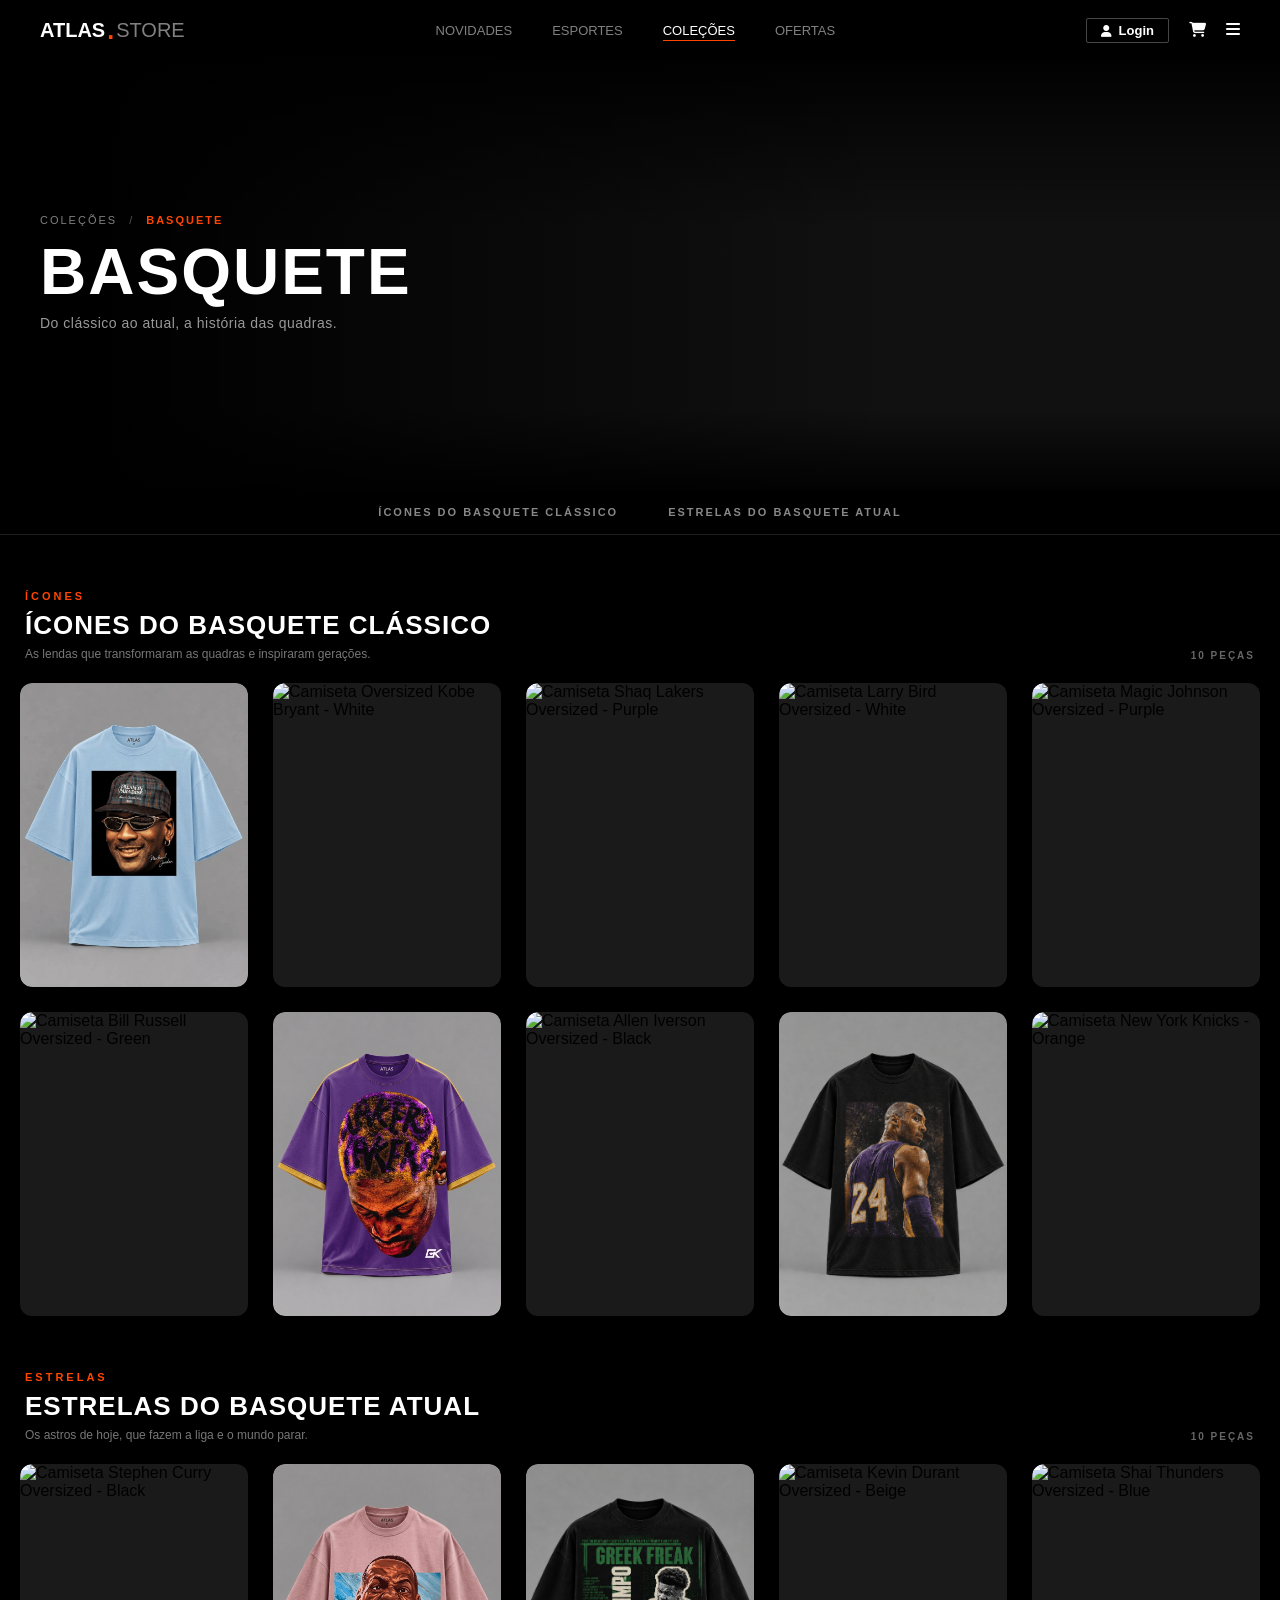
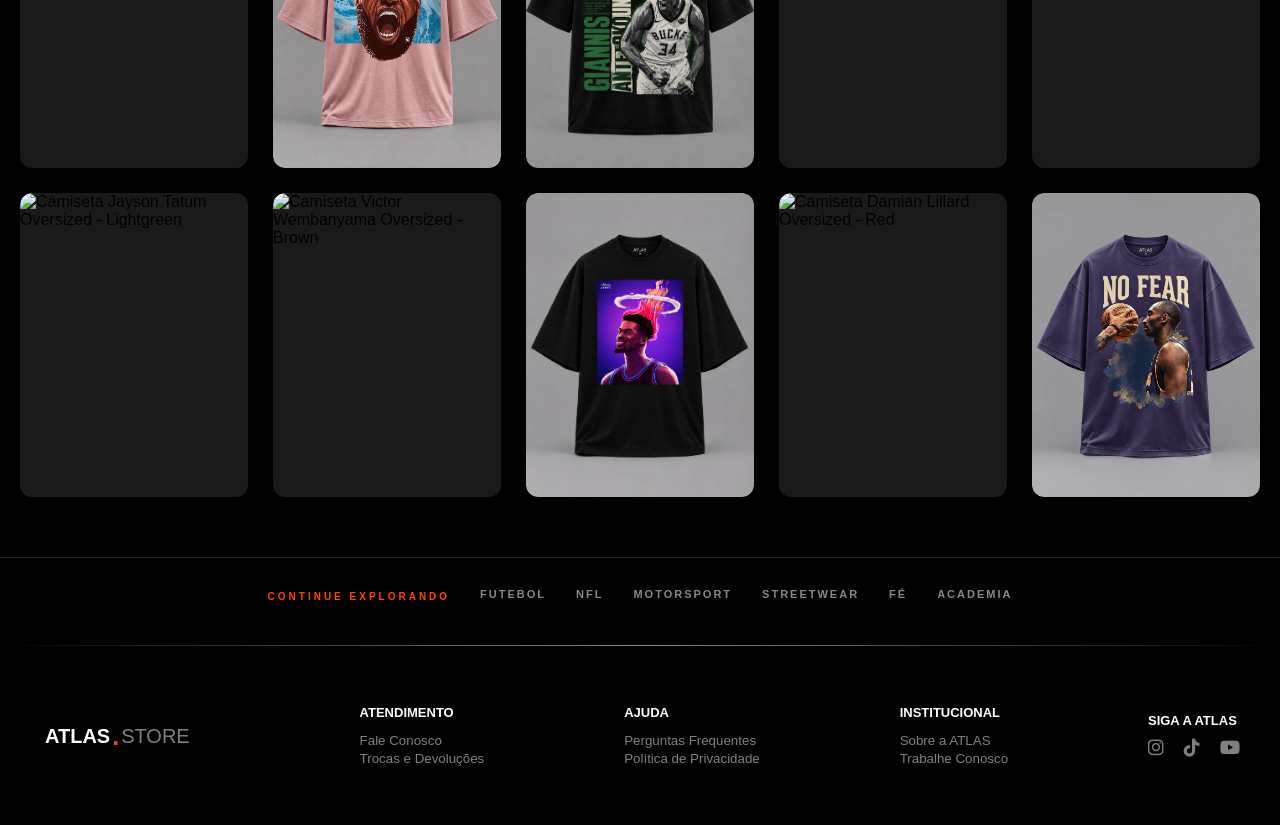
==== pages/basquete.html @ 1d97f519 "feat: cria subpágina basquete dentro de coleções" ====
<!DOCTYPE html>
<html lang="pt-br">
<head>
    <meta charset="UTF-8">
    <meta name="viewport" content="width=device-width, initial-scale=1.0">
    <title>Basquete</title>
    <link rel="stylesheet" href="../assets/css/style.css">
    <link rel="stylesheet" href="../assets/css/basquete.css">
    <link rel="stylesheet" href="https://cdnjs.cloudflare.com/ajax/libs/font-awesome/6.5.0/css/all.min.css"> <!--Biblioteca de ícones-->
</head>
<body>
    <header>

        <nav> <!--Cabeçalho Principal-->

            <div> <!--Logo da loja-->

                <a href="../index.html" class="logo">
                    <h1>
                        <span class="logo-atlas">ATLAS</span>
                        <span class="logo-ponto">.</span>
                        <span class="logo-store">STORE</span>
                    </h1>
                </a>

            </div>

            <div class="menu"> <!--Navegação principal-->

                <ul>

                    <li>
                        <a href="novidades.html">NOVIDADES</a>
                    </li>

                    <li>
                        <a href="esportes.html">ESPORTES</a>
                    </li>

                    <li>
                        <a href="colecoes.html" class="page-colecoes">COLEÇÕES</a>
                    </li>

                    <li>
                        <a href="ofertas.html">OFERTAS</a>
                    </li>

                </ul>

            </div>

            <div class="actions"> <!--Ações do usuário-->

                <ul>

                    <li>
                        <a href="../pages/login.html" class="login">
                            <i class="fa-solid fa-user"></i> Login
                        </a>
                    </li>

                    <li>
                        <a href="../pages/carrinho.html" class="carrinho">
                            <i class="fa-solid fa-cart-shopping"></i>
                        </a>
                    </li>

                </ul>

                <button class="menu-btn">
                    <i class="fa-solid fa-bars"></i>
                </button>

            </div>

        </nav>

    </header>

    <main>

        <!--Apresentação inicial-->
        <section class="apresentacao-subcolecao">

            <div class="apresentacao-textos-img-destaque">

                <nav class="migalhas">
                    <a href="colecoes.html">COLEÇÕES</a>
                    <span>/</span>
                    <strong>BASQUETE</strong>
                </nav>

                <h2 class="texto-subcolecao">BASQUETE</h2>

                <h3 class="texto-subcolecao-frase">Do clássico ao atual, a história das quadras.</h3>

            </div>

        </section>

        <!--Barra de navegação da coleção (fica fixa ao rolar)-->
        <div class="subnav-colecao">
            <a href="#icones-classicos">ÍCONES DO BASQUETE CLÁSSICO</a>
            <a href="#estrelas-atuais">ESTRELAS DO BASQUETE ATUAL</a>
        </div>

        <!--Ícones do basquete clássico-->
        <section class="secao-produtos" id="icones-classicos">

            <div class="cabecalho-secao">
                <div>
                    <span class="rotulo-secao">ÍCONES</span>
                    <h2>Ícones do basquete clássico</h2>
                    <p>As lendas que transformaram as quadras e inspiraram gerações.</p>
                </div>
                <span class="contador-pecas">10 PEÇAS</span>
            </div>

            <div class="cards-subcolecao">

                <div class="produto"> <!--CAMISETA MICHAEL JORDAN-->
                    <button class="seta seta-esquerda"><i class="fa-solid fa-arrow-left"></i></button>
                    <img
                    src="../assets/images/basquete/img-jordan-frente-esportes.png"
                    data-front="../assets/images/basquete/img-jordan-frente-esportes.png"
                    data-back="../assets/images/basquete/img-jordan-costas-esportes.png"
                    alt="Camiseta Michael Jordan Oversized - LightBlue">
                    <button class="seta seta-direita"><i class="fa-solid fa-arrow-right"></i></button>
                    <div class="info-produto">
                        <h3>Camiseta Michael Jordan Oversized - LightBlue</h3>
                        <p>R$209,90</p>
                        <p class="secao-label secao-label-tamanho">Selecione o Tamanho</p>
                        <div class="tamanhos">
                            <button class="tamanho selecionado">P</button> <!--TIRAR SELECIONADO DEPOIS-ATIVAR COM JS-->
                            <button class="tamanho">M</button>
                            <button class="tamanho">G</button>
                            <button class="tamanho">GG</button>
                        </div>
                        <div class="area-botao">
                            <button>ADICIONAR AO CARRINHO</button>
                        </div>
                    </div>
                </div>

                <div class="produto"> <!--CAMISETA KOBE BRANCA-->
                    <button class="seta seta-esquerda"><i class="fa-solid fa-arrow-left"></i></button>
                    <img
                    src="../assets/images/basquete/img-kobe-white-frente-novidades.png"
                    data-front="../assets/images/basquete/img-kobe-white-frente-novidades.png"
                    data-back="../assets/images/basquete/img-kobe-wihte-costas-novidades.png"
                    alt="Camiseta Oversized Kobe Bryant - White">
                    <button class="seta seta-direita"><i class="fa-solid fa-arrow-right"></i></button>
                    <div class="info-produto">
                        <h3>Camiseta Oversized Kobe Bryant - White</h3>
                        <p>R$219,90</p>
                        <p class="secao-label secao-label-tamanho">Selecione o Tamanho</p>
                        <div class="tamanhos">
                            <button class="tamanho selecionado">P</button> <!--TIRAR SELECIONADO DEPOIS-ATIVAR COM JS-->
                            <button class="tamanho">M</button>
                            <button class="tamanho">G</button>
                            <button class="tamanho">GG</button>
                        </div>
                        <div class="area-botao">
                            <button>ADICIONAR AO CARRINHO</button>
                        </div>
                    </div>
                </div>

                <div class="produto"> <!--CAMISETA SHAQ LAKERS-->
                    <button class="seta seta-esquerda"><i class="fa-solid fa-arrow-left"></i></button>
                    <img
                    src="../assets/images/basquete/img-shaq-purple-frente-novidades.png"
                    data-front="../assets/images/basquete/img-shaq-purple-frente-novidades.png"
                    data-back="../assets/images/basquete/img-shaq-purple-costas-novidades.png"
                    alt="Camiseta Shaq Lakers Oversized - Purple">
                    <button class="seta seta-direita"><i class="fa-solid fa-arrow-right"></i></button>
                    <div class="info-produto">
                        <h3>Camiseta Shaq Lakers Oversized - Purple</h3>
                        <p>R$179,90</p>
                        <p class="secao-label secao-label-tamanho">Selecione o Tamanho</p>
                        <div class="tamanhos">
                            <button class="tamanho selecionado">P</button> <!--TIRAR SELECIONADO DEPOIS-ATIVAR COM JS-->
                            <button class="tamanho">M</button>
                            <button class="tamanho">G</button>
                            <button class="tamanho">GG</button>
                        </div>
                        <div class="area-botao">
                            <button>ADICIONAR AO CARRINHO</button>
                        </div>
                    </div>
                </div>

                <div class="produto"> <!--CAMISETA LARRY BIRD-->
                    <button class="seta seta-esquerda"><i class="fa-solid fa-arrow-left"></i></button>
                    <img
                    src="../assets/images/basquete/img-bird-frente-basquete.png"
                    data-front="../assets/images/basquete/img-bird-frente-basquete.png"
                    data-back="../assets/images/basquete/img-bird-costas-basquete.png"
                    alt="Camiseta Larry Bird Oversized - White">
                    <button class="seta seta-direita"><i class="fa-solid fa-arrow-right"></i></button>
                    <div class="info-produto">
                        <h3>Camiseta Larry Bird Oversized - White</h3>
                        <p>R$169,90</p>
                        <p class="secao-label secao-label-tamanho">Selecione o Tamanho</p>
                        <div class="tamanhos">
                            <button class="tamanho selecionado">P</button> <!--TIRAR SELECIONADO DEPOIS-ATIVAR COM JS-->
                            <button class="tamanho">M</button>
                            <button class="tamanho">G</button>
                            <button class="tamanho">GG</button>
                        </div>
                        <div class="area-botao">
                            <button>ADICIONAR AO CARRINHO</button>
                        </div>
                    </div>
                </div>

                <div class="produto"> <!--CAMISETA MAGIC JOHNSON-->
                    <button class="seta seta-esquerda"><i class="fa-solid fa-arrow-left"></i></button>
                    <img
                    src="../assets/images/basquete/img-johnson-frente-basquete.png"
                    data-front="../assets/images/basquete/img-johnson-frente-basquete.png"
                    data-back="../assets/images/basquete/img-johnson-costas-basquete.png"
                    alt="Camiseta Magic Johnson Oversized - Purple">
                    <button class="seta seta-direita"><i class="fa-solid fa-arrow-right"></i></button>
                    <div class="info-produto">
                        <h3>Camiseta Magic Johnson Oversized - Purple</h3>
                        <p>R$159,90</p>
                        <p class="secao-label secao-label-tamanho">Selecione o Tamanho</p>
                        <div class="tamanhos">
                            <button class="tamanho selecionado">P</button> <!--TIRAR SELECIONADO DEPOIS-ATIVAR COM JS-->
                            <button class="tamanho">M</button>
                            <button class="tamanho">G</button>
                            <button class="tamanho">GG</button>
                        </div>
                        <div class="area-botao">
                            <button>ADICIONAR AO CARRINHO</button>
                        </div>
                    </div>
                </div>

                <div class="produto"> <!--CAMISETA BILL RUSSELL-->
                    <button class="seta seta-esquerda"><i class="fa-solid fa-arrow-left"></i></button>
                    <img
                    src="../assets/images/basquete/img-bill-frente-basquete.png"
                    data-front="../assets/images/basquete/img-bill-frente-basquete.png"
                    data-back="../assets/images/basquete/img-bill-costas-basquete.png"
                    alt="Camiseta Bill Russell Oversized - Green">
                    <button class="seta seta-direita"><i class="fa-solid fa-arrow-right"></i></button>
                    <div class="info-produto">
                        <h3>Camiseta Bill Russell Oversized - Green</h3>
                        <p>R$189,90</p>
                        <p class="secao-label secao-label-tamanho">Selecione o Tamanho</p>
                        <div class="tamanhos">
                            <button class="tamanho selecionado">P</button> <!--TIRAR SELECIONADO DEPOIS-ATIVAR COM JS-->
                            <button class="tamanho">M</button>
                            <button class="tamanho">G</button>
                            <button class="tamanho">GG</button>
                        </div>
                        <div class="area-botao">
                            <button>ADICIONAR AO CARRINHO</button>
                        </div>
                    </div>
                </div>

                <div class="produto"> <!--CAMISETA DENNIS RODMAN-->
                    <button class="seta seta-esquerda"><i class="fa-solid fa-arrow-left"></i></button>
                    <img
                    src="../assets/images/basquete/img-rodman-frente-esportes.png"
                    data-front="../assets/images/basquete/img-rodman-frente-esportes.png"
                    data-back="../assets/images/basquete/img-rodman-costas-esportes.png"
                    alt="Camiseta Dennis Rodman Oversized - Purple">
                    <button class="seta seta-direita"><i class="fa-solid fa-arrow-right"></i></button>
                    <div class="info-produto">
                        <h3>Camiseta Dennis Rodman Oversized - Purple</h3>
                        <p>R$209,90</p>
                        <p class="secao-label secao-label-tamanho">Selecione o Tamanho</p>
                        <div class="tamanhos">
                            <button class="tamanho selecionado">P</button> <!--TIRAR SELECIONADO DEPOIS-ATIVAR COM JS-->
                            <button class="tamanho">M</button>
                            <button class="tamanho">G</button>
                            <button class="tamanho">GG</button>
                        </div>
                        <div class="area-botao">
                            <button>ADICIONAR AO CARRINHO</button>
                        </div>
                    </div>
                </div>

                <div class="produto"> <!--CAMISETA ALLEN IVERSON-->
                    <button class="seta seta-esquerda"><i class="fa-solid fa-arrow-left"></i></button>
                    <img
                    src="../assets/images/basquete/img-allen-frente-basquete.png"
                    data-front="../assets/images/basquete/img-allen-frente-basquete.png"
                    data-back="../assets/images/basquete/img-allen-costas-basquete.png"
                    alt="Camiseta Allen Iverson Oversized - Black">
                    <button class="seta seta-direita"><i class="fa-solid fa-arrow-right"></i></button>
                    <div class="info-produto">
                        <h3>Camiseta Allen Iverson Oversized - Black</h3>
                        <p>R$209,90</p>
                        <p class="secao-label secao-label-tamanho">Selecione o Tamanho</p>
                        <div class="tamanhos">
                            <button class="tamanho selecionado">P</button> <!--TIRAR SELECIONADO DEPOIS-ATIVAR COM JS-->
                            <button class="tamanho">M</button>
                            <button class="tamanho">G</button>
                            <button class="tamanho">GG</button>
                        </div>
                        <div class="area-botao">
                            <button>ADICIONAR AO CARRINHO</button>
                        </div>
                    </div>
                </div>

                <div class="produto"> <!--CAMISETA KOBE PRETA-->
                    <button class="seta seta-esquerda"><i class="fa-solid fa-arrow-left"></i></button>
                    <img
                    src="../assets/images/basquete/img-kobe-black-frente-novidades.png"
                    data-front="../assets/images/basquete/img-kobe-black-frente-novidades.png"
                    data-back="../assets/images/basquete/img-kobe-black-costas-novidades.png"
                    alt="Camiseta Kobe Bryant Oversized - Black">
                    <button class="seta seta-direita"><i class="fa-solid fa-arrow-right"></i></button>
                    <div class="info-produto">
                        <h3>Camiseta Kobe Bryant Oversized - Black</h3>
                        <p>R$149,90</p>
                        <p class="secao-label secao-label-tamanho">Selecione o Tamanho</p>
                        <div class="tamanhos">
                            <button class="tamanho selecionado">P</button> <!--TIRAR SELECIONADO DEPOIS-ATIVAR COM JS-->
                            <button class="tamanho">M</button>
                            <button class="tamanho">G</button>
                            <button class="tamanho">GG</button>
                        </div>
                        <div class="area-botao">
                            <button>ADICIONAR AO CARRINHO</button>
                        </div>
                    </div>
                </div>

                <div class="produto"> <!--CAMISETA KNICKS LARANJA-->
                    <button class="seta seta-esquerda"><i class="fa-solid fa-arrow-left"></i></button>
                    <img
                    src="../assets/images/basquete/img-nicks-orange-frente-novidades.png"
                    data-front="../assets/images/basquete/img-nicks-orange-frente-novidades.png"
                    data-back="../assets/images/basquete/img-nicks-orange-costas-novidades.png"
                    alt="Camiseta New York Knicks - Orange">
                    <button class="seta seta-direita"><i class="fa-solid fa-arrow-right"></i></button>
                    <div class="info-produto">
                        <h3>Camiseta New York Knicks - Orange</h3>
                        <p>R$209,90</p>
                        <p class="secao-label secao-label-tamanho">Selecione o Tamanho</p>
                        <div class="tamanhos">
                            <button class="tamanho selecionado">P</button> <!--TIRAR SELECIONADO DEPOIS-ATIVAR COM JS-->
                            <button class="tamanho">M</button>
                            <button class="tamanho">G</button>
                            <button class="tamanho">GG</button>
                        </div>
                        <div class="area-botao">
                            <button>ADICIONAR AO CARRINHO</button>
                        </div>
                    </div>
                </div>

            </div>

        </section>

        <!--Estrelas do basquete atual-->
        <section class="secao-produtos" id="estrelas-atuais">

            <div class="cabecalho-secao">
                <div>
                    <span class="rotulo-secao">ESTRELAS</span>
                    <h2>Estrelas do basquete atual</h2>
                    <p>Os astros de hoje, que fazem a liga e o mundo parar.</p>
                </div>
                <span class="contador-pecas">10 PEÇAS</span>
            </div>

            <div class="cards-subcolecao">

                <div class="produto"> <!--CAMISETA STEPHEN CURRY-->
                    <button class="seta seta-esquerda"><i class="fa-solid fa-arrow-left"></i></button>
                    <img
                    src="../assets/images/basquete/img-curry-frente-basquete.png"
                    data-front="../assets/images/basquete/img-curry-frente-basquete.png"
                    data-back="../assets/images/basquete/img-curry-costas-basquete.png"
                    alt="Camiseta Stephen Curry Oversized - Black">
                    <button class="seta seta-direita"><i class="fa-solid fa-arrow-right"></i></button>
                    <div class="info-produto">
                        <h3>Camiseta Stephen Curry Oversized - Black</h3>
                        <p>R$229,90</p>
                        <p class="secao-label secao-label-tamanho">Selecione o Tamanho</p>
                        <div class="tamanhos">
                            <button class="tamanho selecionado">P</button> <!--TIRAR SELECIONADO DEPOIS-ATIVAR COM JS-->
                            <button class="tamanho">M</button>
                            <button class="tamanho">G</button>
                            <button class="tamanho">GG</button>
                        </div>
                        <div class="area-botao">
                            <button>ADICIONAR AO CARRINHO</button>
                        </div>
                    </div>
                </div>

                <div class="produto"> <!--CAMISETA LEBRON JAMES PINK-->
                    <button class="seta seta-esquerda"><i class="fa-solid fa-arrow-left"></i></button>
                    <img
                    src="../assets/images/basquete/img-lebron-pink-frente-novidades.png"
                    data-front="../assets/images/basquete/img-lebron-pink-frente-novidades.png"
                    data-back="../assets/images/basquete/img-lebron-pink-costas-novidades.png"
                    alt="Camiseta LeBron James Oversized - Pink">
                    <button class="seta seta-direita"><i class="fa-solid fa-arrow-right"></i></button>
                    <div class="info-produto">
                        <h3>Camiseta LeBron James Oversized - Pink</h3>
                        <p>R$219,90</p>
                        <p class="secao-label secao-label-tamanho">Selecione o Tamanho</p>
                        <div class="tamanhos">
                            <button class="tamanho selecionado">P</button> <!--TIRAR SELECIONADO DEPOIS-ATIVAR COM JS-->
                            <button class="tamanho">M</button>
                            <button class="tamanho">G</button>
                            <button class="tamanho">GG</button>
                        </div>
                        <div class="area-botao">
                            <button>ADICIONAR AO CARRINHO</button>
                        </div>
                    </div>
                </div>

                <div class="produto"> <!--CAMISETA GIANNIS-->
                    <button class="seta seta-esquerda"><i class="fa-solid fa-arrow-left"></i></button>
                    <img
                    src="../assets/images/basquete/img-giannis-frente-basquete.png"
                    data-front="../assets/images/basquete/img-giannis-frente-basquete.png"
                    data-back="../assets/images/basquete/img-giannis-costas-basquete.png"
                    alt="Camiseta Giannis Antetokounmpo Oversized - Black">
                    <button class="seta seta-direita"><i class="fa-solid fa-arrow-right"></i></button>
                    <div class="info-produto">
                        <h3>Camiseta Giannis Antetokounmpo Oversized - Black</h3>
                        <p>R$179,90</p>
                        <p class="secao-label secao-label-tamanho">Selecione o Tamanho</p>
                        <div class="tamanhos">
                            <button class="tamanho selecionado">P</button> <!--TIRAR SELECIONADO DEPOIS-ATIVAR COM JS-->
                            <button class="tamanho">M</button>
                            <button class="tamanho">G</button>
                            <button class="tamanho">GG</button>
                        </div>
                        <div class="area-botao">
                            <button>ADICIONAR AO CARRINHO</button>
                        </div>
                    </div>
                </div>

                <div class="produto"> <!--CAMISETA KEVIN DURANT-->
                    <button class="seta seta-esquerda"><i class="fa-solid fa-arrow-left"></i></button>
                    <img
                    src="../assets/images/basquete/img-durant-frente-basquete.png"
                    data-front="../assets/images/basquete/img-durant-frente-basquete.png"
                    data-back="../assets/images/basquete/img-durant-costas-basquete.png"
                    alt="Camiseta Kevin Durant Oversized - Beige">
                    <button class="seta seta-direita"><i class="fa-solid fa-arrow-right"></i></button>
                    <div class="info-produto">
                        <h3>Camiseta Kevin Durant Oversized - Beige</h3>
                        <p>R$209,90</p>
                        <p class="secao-label secao-label-tamanho">Selecione o Tamanho</p>
                        <div class="tamanhos">
                            <button class="tamanho selecionado">P</button> <!--TIRAR SELECIONADO DEPOIS-ATIVAR COM JS-->
                            <button class="tamanho">M</button>
                            <button class="tamanho">G</button>
                            <button class="tamanho">GG</button>
                        </div>
                        <div class="area-botao">
                            <button>ADICIONAR AO CARRINHO</button>
                        </div>
                    </div>
                </div>

                <div class="produto"> <!--CAMISETA SHAI THUNDERS-->
                    <button class="seta seta-esquerda"><i class="fa-solid fa-arrow-left"></i></button>
                    <img
                    src="../assets/images/basquete/img-shaithunders-frente-esportes.png"
                    data-front="../assets/images/basquete/img-shaithunders-frente-esportes.png"
                    data-back="../assets/images/basquete/img-shaithunders-costas-esportes.png"
                    alt="Camiseta Shai Thunders Oversized - Blue">
                    <button class="seta seta-direita"><i class="fa-solid fa-arrow-right"></i></button>
                    <div class="info-produto">
                        <h3>Camiseta Shai Thunders Oversized - Blue</h3>
                        <p>R$189,90</p>
                        <p class="secao-label secao-label-tamanho">Selecione o Tamanho</p>
                        <div class="tamanhos">
                            <button class="tamanho selecionado">P</button> <!--TIRAR SELECIONADO DEPOIS-ATIVAR COM JS-->
                            <button class="tamanho">M</button>
                            <button class="tamanho">G</button>
                            <button class="tamanho">GG</button>
                        </div>
                        <div class="area-botao">
                            <button>ADICIONAR AO CARRINHO</button>
                        </div>
                    </div>
                </div>

                <div class="produto"> <!--CAMISETA JAYSON TATUM-->
                    <button class="seta seta-esquerda"><i class="fa-solid fa-arrow-left"></i></button>
                    <img
                    src="../assets/images/basquete/img-tatum-frente-basquete.png"
                    data-front="../assets/images/basquete/img-tatum-frente-basquete.png"
                    data-back="../assets/images/basquete/img-tatum-costas-basquete.png"
                    alt="Camiseta Jayson Tatum Oversized - Lightgreen">
                    <button class="seta seta-direita"><i class="fa-solid fa-arrow-right"></i></button>
                    <div class="info-produto">
                        <h3>Camiseta Jayson Tatum Oversized - Lightgreen</h3>
                        <p>R$209,90</p>
                        <p class="secao-label secao-label-tamanho">Selecione o Tamanho</p>
                        <div class="tamanhos">
                            <button class="tamanho selecionado">P</button> <!--TIRAR SELECIONADO DEPOIS-ATIVAR COM JS-->
                            <button class="tamanho">M</button>
                            <button class="tamanho">G</button>
                            <button class="tamanho">GG</button>
                        </div>
                        <div class="area-botao">
                            <button>ADICIONAR AO CARRINHO</button>
                        </div>
                    </div>
                </div>

                <div class="produto"> <!--CAMISETA WEMBANYAMA-->
                    <button class="seta seta-esquerda"><i class="fa-solid fa-arrow-left"></i></button>
                    <img
                    src="../assets/images/basquete/img-wemb-frente-basquete.png"
                    data-front="../assets/images/basquete/img-wemb-frente-basquete.png"
                    data-back="../assets/images/basquete/img-wemb-costas-basquete.png"
                    alt="Camiseta Victor Wembanyama Oversized - Brown">
                    <button class="seta seta-direita"><i class="fa-solid fa-arrow-right"></i></button>
                    <div class="info-produto">
                        <h3>Camiseta Victor Wembanyama Oversized - Brown</h3>
                        <p>R$189,90</p>
                        <p class="secao-label secao-label-tamanho">Selecione o Tamanho</p>
                        <div class="tamanhos">
                            <button class="tamanho selecionado">P</button> <!--TIRAR SELECIONADO DEPOIS-ATIVAR COM JS-->
                            <button class="tamanho">M</button>
                            <button class="tamanho">G</button>
                            <button class="tamanho">GG</button>
                        </div>
                        <div class="area-botao">
                            <button>ADICIONAR AO CARRINHO</button>
                        </div>
                    </div>
                </div>

                <div class="produto"> <!--CAMISETA JIMMY BUTLER-->
                    <button class="seta seta-esquerda"><i class="fa-solid fa-arrow-left"></i></button>
                    <img
                    src="../assets/images/basquete/img-butler-frente-basquete.png"
                    data-front="../assets/images/basquete/img-butler-frente-basquete.png"
                    data-back="../assets/images/basquete/img-butler-costas-basquete.png"
                    alt="Camiseta Jimmy Butler Oversized - Black">
                    <button class="seta seta-direita"><i class="fa-solid fa-arrow-right"></i></button>
                    <div class="info-produto">
                        <h3>Camiseta Jimmy Butler Oversized - Black</h3>
                        <p>R$159,90</p>
                        <p class="secao-label secao-label-tamanho">Selecione o Tamanho</p>
                        <div class="tamanhos">
                            <button class="tamanho selecionado">P</button> <!--TIRAR SELECIONADO DEPOIS-ATIVAR COM JS-->
                            <button class="tamanho">M</button>
                            <button class="tamanho">G</button>
                            <button class="tamanho">GG</button>
                        </div>
                        <div class="area-botao">
                            <button>ADICIONAR AO CARRINHO</button>
                        </div>
                    </div>
                </div>

                <div class="produto"> <!--CAMISETA DAMIAN LILLARD-->
                    <button class="seta seta-esquerda"><i class="fa-solid fa-arrow-left"></i></button>
                    <img
                    src="../assets/images/basquete/img-damian-frente-basquete.png"
                    data-front="../assets/images/basquete/img-damian-frente-basquete.png"
                    data-back="../assets/images/basquete/img-damian-costas-basquete.png"
                    alt="Camiseta Damian Lillard Oversized - Red">
                    <button class="seta seta-direita"><i class="fa-solid fa-arrow-right"></i></button>
                    <div class="info-produto">
                        <h3>Camiseta Damian Lillard Oversized - Red</h3>
                        <p>R$199,90</p>
                        <p class="secao-label secao-label-tamanho">Selecione o Tamanho</p>
                        <div class="tamanhos">
                            <button class="tamanho selecionado">P</button> <!--TIRAR SELECIONADO DEPOIS-ATIVAR COM JS-->
                            <button class="tamanho">M</button>
                            <button class="tamanho">G</button>
                            <button class="tamanho">GG</button>
                        </div>
                        <div class="area-botao">
                            <button>ADICIONAR AO CARRINHO</button>
                        </div>
                    </div>
                </div>

                <div class="produto"> <!--CAMISETA KOBE ROXA-->
                    <button class="seta seta-esquerda"><i class="fa-solid fa-arrow-left"></i></button>
                    <img
                    src="../assets/images/basquete/img-kobepurple-frente-esportes.png"
                    data-front="../assets/images/basquete/img-kobepurple-frente-esportes.png"
                    data-back="../assets/images/basquete/img-kobepurple-costas-esportes.png"
                    alt="Camiseta Kobe Bryant - Purple">
                    <button class="seta seta-direita"><i class="fa-solid fa-arrow-right"></i></button>
                    <div class="info-produto">
                        <h3>Camiseta Kobe Bryant - Purple</h3>
                        <p>R$189,90</p>
                        <p class="secao-label secao-label-tamanho">Selecione o Tamanho</p>
                        <div class="tamanhos">
                            <button class="tamanho selecionado">P</button> <!--TIRAR SELECIONADO DEPOIS-ATIVAR COM JS-->
                            <button class="tamanho">M</button>
                            <button class="tamanho">G</button>
                            <button class="tamanho">GG</button>
                        </div>
                        <div class="area-botao">
                            <button>ADICIONAR AO CARRINHO</button>
                        </div>
                    </div>
                </div>

            </div>

        </section>

        <!--Continue explorando-->
        <section class="outras-colecoes">
            <p>CONTINUE EXPLORANDO</p>
            <a href="futebol.html">FUTEBOL</a>
            <a href="nfl.html">NFL</a>
            <a href="motorsport.html">MOTORSPORT</a>
            <a href="streetwear.html">STREETWEAR</a>
            <a href="fe.html">FÉ</a>
            <a href="academia.html">ACADEMIA</a>
        </section>

    </main>

    <footer class="rodape">

        <div class="logo-rodape"> <!--Logo da loja-->

            <a href="../index.html" class="logo">
                <h1>
                    <span class="logo-atlas">ATLAS</span>
                    <span class="logo-ponto">.</span>
                    <span class="logo-store">STORE</span>
                </h1>
            </a>

        </div>


        <div class="rodape-um">
            <h2 class="rodape-titulo">ATENDIMENTO</h2>
            <a class="rodape-links" href="./footer/fale-conosco.html">Fale Conosco</a>
            <a class="rodape-links" href="./footer/devolucoes.html">Trocas e Devoluções</a>
        </div>

        <div class="rodape-dois">
            <h2 class="rodape-titulo">AJUDA</h2>
            <a class="rodape-links" href="./footer/perguntas-frequentes.html">Perguntas Frequentes</a>
            <a class="rodape-links" href="./footer/politica-privacidade.html">Política de Privacidade</a>
        </div>

        <div class="rodape-tres">
            <h2 class="rodape-titulo">INSTITUCIONAL</h2>
            <a class="rodape-links" href="./footer/sobre.html">Sobre a ATLAS</a>
            <a class="rodape-links" href="./footer/trabalhe-conosco.html">Trabalhe Conosco</a>
        </div>

        <div class="rodape-quatro">
            <h2 class="rodape-titulo">SIGA A ATLAS</h2>
            <a class="rodape-insta" href="https://www.instagram.com/atlas.club.store/" target="_blank">
                <i class="fa-brands fa-instagram"></i>
            </a>
            <a class="rodape-tiktok" href="https://www.tiktok.com/pt-BR/" target="_blank">
                <i class="fa-brands fa-tiktok"></i>
            </a>
            <a class="rodape-youtube" href="https://www.youtube.com/" target="_blank">
                <i class="fa-brands fa-youtube"></i>
            </a>
        </div>


    </footer>

    <script src="../assets/js/script.js"></script>

</body>
</html>
---- assets/css/style.css ----
/*Estilos globais do Atlas Store */

* {
    margin: 0;
    padding: 0;
    box-sizing: border-box;
    font-family: 'Segoe UI', Tahoma, Geneva, Verdana, sans-serif;
    background-color: transparent;
}

header nav {
    display: flex; /*Flexbox ativo*/
    justify-content: space-between; /*Espaço entre itens*/
    align-items: center; /*Alinha verticalmente*/
    gap: 20px; /*Espaço entre os blocos*/
    padding: 10px 20px; /*Espaço interno do header*/
    background-color: black;
    height: 60px;
    position: fixed;
    top: 0;
    left: 0;
    width: 100%;
    z-index: 1000;
}


/*LOGO*/

.logo {
    text-decoration: none;
}

.logo h1 {
    margin: 0;              /* remove margens padrão */
    line-height: 60px;      /* igual à altura do nav */
    display: flex;          /* garante alinhamento interno */
    align-items: center;    /* centraliza verticalmente o texto */
    text-decoration: none;
    gap: 2px;
    padding-left: 20px;
}

.logo-atlas {
    color: white;
    font-weight: 900;
    font-size: 20px;
}

.logo-ponto {
    color: orangered;
    vertical-align: middle;
    font-size: 25px;
}

.logo-store {
    color: grey;
    font-size: 20px;
    font-weight: lighter;
}

/*MENU*/

.menu ul {
    display: flex;
    gap: 40px;
    list-style: none;
    font-size: small;
}

.menu a { /*Apenas o texto da lista*/
    color: grey;
    text-decoration: none;
}

.menu a:hover {
    color: white;
    text-decoration: none;
    transition: all 0.3s ease;
}

.menu.active {
    display: block; /* Mostra o menu (antes estava oculto no @media) */
    width: 100%; /* Ocupa toda a largura disponível */
}

.menu.active ul {
    flex-direction: column; /* Empilha os itens em coluna (vertical) */
    gap: 10px;
    background-color: black;
    padding: 10px;
}

/*ACTIONS*/

.actions {
    display: flex;
    align-items: center;
    gap: 20px;
}

.actions ul { 
    display: flex;
    text-decoration: none;
    gap: 20px;
}

.login { /*LOGIN*/
    color: white;
    text-decoration: none;
    border: 1px solid rgba(169, 169, 169, 0.406);
    border-radius: 2px;
    padding: 4px;
    padding-left: 14px;
    padding-right: 14px;
    font-size: 13px;
    font-weight: bold;
}

.login i {
    font-size: 12px;
    padding-right: 3px;
}

.login:hover {
    border-color: orangered;    
    transition: all 0.3s ease; /*Animação suave*/
}

.carrinho { /*CARRINHO*/
    color: white;
    text-decoration: none;
    font-size: 15px;
}

.menu-btn { /*MENU*/
    color: white;
    background: none;
    border: none;
    cursor: pointer;
    font-size: 16px;
    padding-right: 20px;
}



/*MAIN*/

main {
    margin-top: 40px; /* espaço para não ficar escondido */
}

.apresentacao {
  display: flex;
  height: 100vh;
  align-items: center;
  justify-content: space-between;
  background:   linear-gradient(to right, black, rgba(0, 0, 0, 0)), /*degradê 1*/
                linear-gradient(to bottom, black, rgba(0, 0, 0, 0)), /*degradê 2*/
                url("../images/apresentacao/img-apresentacao-backgroundtwo.png");
  background-size: cover;
  background-repeat: no-repeat;
  background-position: center top;
}


/*TEXTOS*/
.apresentacao-textos {
    flex: 1; /*Ocupa metade da largura disponível*/
    height: 100vh;
    max-width: 50%;
    display: flex;
    flex-direction: column;
    text-align: left;
    justify-content: center;
    padding-left: 40px !important;
    background-color: transparent;
}

.slogan-um {
    display: flex;
    align-items: center;
    gap: 15px;
    color: grey;
    font-size: 1px;
    white-space: nowrap;
    margin-right: 40px;
}

.slogan-um span i {
    display: inline-block;
    width: 30px;
    height: 1px;
    background-color: grey;
    margin-right: 10px;
}

.slogan-um .texto {
    flex: 0 1 auto;
    white-space: nowrap;
    letter-spacing: 5px ;
    font-size: 8px;
}

.apresentacao-textos h3 {
    font-size: 50px;
    margin-top: 20px;
    margin-bottom: 20px;
    color: white;
    padding-bottom: 5px;
    letter-spacing: 2px;
    margin-right: 40px;
}

.apresentacao-textos h3 span {
    color: orangered;
    display: block;
}

.apresentacao-textos .texto-um {
    font-size: 16px;
    color: grey;
    margin-bottom: 20px;
    margin-right: 20px;
    margin-right: 40px;
}

.apresentacao-textos .texto-dois {
    display: flex;
    align-items: center;
    gap: 15px;
    color: grey;
    font-size: 10px;
    white-space: nowrap;
    margin-right: 40px;
    justify-content: space-between;
}

/*ÍCONES*/
.menu-icons {
    display: flex ;
    justify-content: space-between;
    gap: 18px;
    margin-right: 40px;
    padding: 20px;
    padding-left: 0;
    margin-bottom: 20px;    
}

.item {
    color: lightgrey;
    font-size: 12px;
    text-transform: uppercase;
    display: flex;
    flex-direction: column;
    align-items: center;
}

.icone {
    font-size: 20px;
    margin-bottom: 8px;
}

.texto {
    font-size: 12px;
    text-transform: uppercase;
    letter-spacing: 2px;
}

/*BOTÕES*/

.apresentacao-botoes {
    margin-right: 40px;
    background-color: transparent !important;
}

.btn-colecao {
    display: inline-block;
    color: black;
    background-color: orangered;
    border: 1px solid orangered;
    padding: 15px;
    transition: all 0.1s ease;
    padding-left: 20px;
    padding-right: 20px;
    border-radius: 2px;
    text-decoration: none;
    font-weight: bolder;
    letter-spacing: 2px;
    font-size: 12px
}

.btn-colecao i {
    font-size: 12px;
    font-weight: bold;
    background-color: transparent !important;
}

.btn-colecao:hover {
    transition: all ease 0.25s;
    background-color: rgb(255, 60, 0);
    color: white !important;
}

.btn-esportiva {
    color: white;
    margin-left: 20px;
    letter-spacing: 2px;
    border: 1px solid grey;
    text-decoration: none;
    padding: 15px;
    border-radius: 2px;
    padding-left: 20px;
    padding-right: 20px;
    font-weight: bolder;
    font-size: 12px;
}

.btn-esportiva:hover {
    border-color: orangered;
    transition: all 0.25s ease;
}

/*Estilos locais do Atlas Store-Index (seções após o hero)*/

body {
    background-color: black;
}

main {
    display: flow-root;
    background-color: black;
}


/*CABEÇALHO DAS SEÇÕES*/

.cabecalho-home {
    display: flex;
    align-items: flex-end;
    justify-content: space-between;
    gap: 20px;
    margin-top: 55px;
    padding-left: 25px;
    padding-right: 25px;
}

.cabecalho-home-texto {
    display: flex;
    align-items: center;
    gap: 18px;
}

.numero-home {
    color: transparent;
    -webkit-text-stroke: 1px orangered;
    font-size: 46px;
    font-weight: 800;
    line-height: 1;
    letter-spacing: 2px;
}

.cabecalho-home h2 {
    color: #fff;
    font-size: 24px;
    font-weight: 800;
    letter-spacing: 1px;
    margin: 0 0 5px 0;
}

.cabecalho-home p {
    color: #777;
    font-size: 12px;
    line-height: 1.4;
    max-width: 520px;
    margin: 0;
}

.link-ver-tudo {
    color: #ccc;
    font-size: 10px;
    font-weight: 700;
    letter-spacing: 2px;
    text-decoration: none;
    padding: 10px 14px;
    border: 1px solid rgba(169, 169, 169, 0.406);
    border-radius: 2px;
    white-space: nowrap;
    transition: 0.25s ease;
}

.link-ver-tudo:hover {
    border-color: orangered;
    background-color: orangered;
    color: white;
}


/*BOTÕES (usados nos banners)*/

.btn-home-primario,
.btn-home-secundario {
    display: inline-block;
    padding: 15px 24px;
    border: 1px solid orangered;
    border-radius: 2px;
    text-decoration: none;
    font-size: 11px;
    font-weight: 700;
    letter-spacing: 2px;
    transition: 0.3s ease;
}

.btn-home-primario {
    background-color: orangered;
    color: black;
}

.btn-home-primario:hover {
    background-color: rgb(255, 60, 0);
    color: white;
}

.btn-home-secundario {
    border-color: rgba(169, 169, 169, 0.5);
    color: white;
}

.btn-home-secundario:hover {
    border-color: orangered;
    background-color: orangered;
}


/* ------------------------------------------------------------
   01 - VITRINE COM MODELOS (abas filtram os cards)
   ------------------------------------------------------------ */

.vitrine-conteudo {
    margin: 25px 20px 0 20px;
}

/*Abas (feitas com radio + label, sem JS)*/
.abas-home {
    position: relative;
    display: flex;
    flex-wrap: wrap;
    gap: 10px;
    margin-bottom: 25px;
}

.abas-home input {
    position: absolute;
    opacity: 0;
    pointer-events: none;
}

.abas-home label {
    display: flex;
    align-items: center;
    gap: 8px;
    padding: 11px 18px;
    border: 1px solid #2a2a2a;
    border-radius: 30px;
    color: #aaa;
    font-size: 11px;
    font-weight: 700;
    letter-spacing: 1.5px;
    text-transform: uppercase;
    cursor: pointer;
    transition: 0.25s ease;
}

.abas-home label i {
    color: orangered;
    font-size: 12px;
    transition: 0.25s ease;
}

.abas-home label:hover {
    border-color: orangered;
    color: white;
}

.abas-home input:checked + label {
    background-color: orangered;
    border-color: orangered;
    color: white;
}

.abas-home input:checked + label i {
    color: white;
}

.abas-home input:focus-visible + label {
    outline: 2px solid white;
    outline-offset: 2px;
}

/*Esconde os cards das outras categorias quando uma aba é escolhida*/
.vitrine-conteudo:has(#aba-streetwear:checked) .card-modelo:not(.streetwear),
.vitrine-conteudo:has(#aba-futebol:checked) .card-modelo:not(.futebol),
.vitrine-conteudo:has(#aba-basquete:checked) .card-modelo:not(.basquete),
.vitrine-conteudo:has(#aba-nfl:checked) .card-modelo:not(.nfl) {
    display: none;
}

/*Grade de cards*/
.cards-modelos-home {
    display: grid;
    grid-template-columns: repeat(4, 1fr);
    gap: 22px;
}

.card-modelo {
    display: flex;
    flex-direction: column;
    overflow: hidden;
    border: 1px solid #1f1f1f;
    border-radius: 12px;
    background-color: #111;
    transition: transform 0.3s ease, border-color 0.3s ease;
    animation: card-aparecer 0.4s ease backwards;
}

@keyframes card-aparecer {
    from { opacity: 0; transform: translateY(14px); }
    to { opacity: 1; transform: translateY(0); }
}

.card-modelo:hover {
    transform: translateY(-5px);
    border-color: orangered;
}

.card-modelo-imagem {
    position: relative;
    overflow: hidden;
    aspect-ratio: 3 / 4;
}

.card-modelo-imagem img {
    position: absolute;
    inset: 0;
    width: 100%;
    height: 100%;
    object-fit: cover;
    display: block;
    transition: opacity 0.45s ease, transform 0.6s ease;
}

/*Foto do produto aparece ao passar o mouse*/
.card-modelo-imagem .foto-produto {
    opacity: 0;
}

.card-modelo:hover .foto-produto {
    opacity: 1;
}

.card-modelo:hover .foto-modelo {
    transform: scale(1.05);
}

.selo-home {
    position: absolute;
    top: 14px;
    left: 14px;
    z-index: 3;
    padding: 5px 10px;
    border-radius: 4px;
    background-color: orangered;
    box-shadow: 0 2px 8px rgba(255, 69, 0, 0.4);
    color: white;
    font-size: 9px;
    font-weight: 800;
    letter-spacing: 1px;
    text-transform: uppercase;
}

.card-modelo-info {
    display: flex;
    flex-direction: column;
    gap: 6px;
    padding: 16px 16px 18px 16px;
}

.card-modelo-marca {
    color: #666;
    font-size: 10px;
    font-weight: 600;
    letter-spacing: 1.5px;
    text-transform: uppercase;
}

.card-modelo-info h3 {
    margin: 0 0 4px 0;
    color: #fff;
    font-size: 16px;
    font-weight: 700;
    line-height: 1.25;
}

.card-modelo-tamanhos {
    display: flex;
    gap: 7px;
    margin-bottom: 8px;
}

.tamanho-home {
    padding: 5px 10px;
    border: 1px solid #333;
    border-radius: 4px;
    background-color: transparent;
    color: #999;
    font-size: 11px;
    font-weight: 700;
    cursor: pointer;
    transition: 0.25s ease;
}

.tamanho-home:hover {
    border-color: #777;
    color: white;
}

.tamanho-home.selecionado { /*Ativar Via JS depois-Botão selecionado*/
    border-color: orangered;
    color: white;
}

.card-modelo-rodape {
    display: flex;
    justify-content: space-between;
    align-items: center;
    gap: 10px;
}

.preco-home {
    color: #fff;
    font-size: 19px;
    font-weight: 800;
}

.botao-adicionar {
    display: flex;
    align-items: center;
    gap: 8px;
    padding: 11px 16px;
    border: none;
    border-radius: 6px;
    background-color: orangered;
    color: white;
    font-size: 12px;
    font-weight: 700;
    cursor: pointer;
    transition: 0.25s ease;
}

.botao-adicionar:hover {
    background-color: rgb(255, 60, 0);
    transform: translateY(-2px);
}


/* ------------------------------------------------------------
   LOOKBOOK - BANNER EDITORIAL
   ------------------------------------------------------------ */

.lookbook-home {
    position: relative;
    display: flex;
    align-items: center;
    min-height: 75vh;
    margin-top: 60px;
    padding: 60px 40px;
    background: linear-gradient(to right, black 12%, rgba(0, 0, 0, 0.25) 70%), /*degradê lateral*/
                linear-gradient(to bottom, black, rgba(0, 0, 0, 0) 22%),
                linear-gradient(to top, black, rgba(0, 0, 0, 0) 22%),
                url("../images/apresentacao/img-background-index-greys.png");
    background-color: #111;
    background-size: cover;
    background-repeat: no-repeat;
    background-position: center;
}

.lookbook-home-textos {
    max-width: 520px;
}

.lookbook-rotulo {
    display: block;
    margin-bottom: 14px;
    color: orangered;
    font-size: 11px;
    font-weight: 700;
    letter-spacing: 3px;
}

.lookbook-home h2 {
    margin: 0 0 18px 0;
    color: white;
    font-size: 56px;
    font-weight: 800;
    line-height: 1;
    letter-spacing: 2px;
}

.lookbook-home h2 span {
    color: orangered;
}

.lookbook-home p {
    margin: 0 0 28px 0;
    color: #aaa;
    font-size: 15px;
    line-height: 1.6;
}

.lookbook-botoes {
    display: flex;
    flex-wrap: wrap;
    gap: 12px;
}


/* ------------------------------------------------------------
   02 - EXPLORE POR UNIVERSO (painel que expande no hover)
   ------------------------------------------------------------ */

.painel-universos {
    display: flex;
    gap: 12px;
    height: 540px;
    margin: 25px 20px 0 20px;
}

.card-universo {
    position: relative;
    flex: 1;
    overflow: hidden;
    display: flex;
    flex-direction: column;
    justify-content: flex-end;
    padding: 20px 16px;
    border: 1px solid #222;
    border-radius: 12px;
    text-decoration: none;
    transition: flex 0.55s ease, border-color 0.3s ease;
}

/*Camada do background (separada para dar zoom no hover)*/
.card-universo::before {
    content: "";
    position: absolute;
    inset: 0;
    background-size: cover;
    background-position: center top;
    background-repeat: no-repeat;
    transition: transform 0.6s ease;
}

/*Camada escura por cima da imagem*/
.card-universo::after {
    content: "";
    position: absolute;
    inset: 0;
    background: linear-gradient(to top, rgba(0, 0, 0, 0.92), rgba(0, 0, 0, 0.1) 65%);
}

.card-universo > * {
    position: relative;
    z-index: 1;
}

/*Quando passa o mouse no painel, todos encolhem e o card do hover expande*/
.painel-universos:hover .card-universo {
    flex: 0.9;
}

.painel-universos .card-universo:hover {
    flex: 3;
    border-color: orangered;
}

.card-universo:hover::before {
    transform: scale(1.06);
}

/*BACKGROUNDS (um por universo, com modelo)*/
.card-universo.fe::before { /*FÉ*/
    background-image: url("../images/apresentacao/background-fe.png");
    background-position: 50% center;
}

.card-universo.academia::before { /*ACADEMIA*/
    background-image: url("../images/apresentacao/background-academia.png");
    background-position: 45% center;
}

.card-universo.futebol::before { /*FUTEBOL*/
    background-image: url("../images/apresentacao/background-futebol.png");
    background-position: 25% center;
}

.card-universo.basquete::before { /*BASQUETE*/
    background-image: url("../images/apresentacao/background-basquete.png"); 
    background-position: 51% center;
}

.card-universo.nfl::before { /*NFL*/
    background-image: url("../images/apresentacao/background-nfl.png");
}

.card-universo.motorsport::before { /*MOTORSPORT*/
    background-image: url("../images/apresentacao/background-motorsport.png");
    background-position: 42% center;
}

.universo-numero {
    position: absolute !important;
    top: 14px;
    left: 16px;
    color: transparent;
    -webkit-text-stroke: 1px rgba(255, 255, 255, 0.4);
    font-size: 34px;
    font-weight: 800;
    line-height: 1;
    transition: 0.3s ease;
}

.card-universo:hover .universo-numero {
    -webkit-text-stroke-color: orangered;
}

.card-universo h3 {
    margin: 0 0 6px 0;
    color: #fff;
    font-size: 15px;
    font-weight: 800;
    letter-spacing: 1.5px;
    transition: font-size 0.4s ease;
}

.card-universo:hover h3 {
    font-size: 30px;
}

/*Descrição e link só aparecem no card expandido*/
.universo-detalhes {
    max-height: 0;
    overflow: hidden;
    opacity: 0;
    transition: max-height 0.5s ease, opacity 0.4s ease;
}

.card-universo:hover .universo-detalhes {
    max-height: 90px;
    opacity: 1;
}

.universo-detalhes p {
    margin: 0 0 12px 0;
    max-width: 300px;
    color: #ccc;
    font-size: 12px;
    line-height: 1.5;
}

.universo-link {
    color: orangered;
    font-size: 10px;
    font-weight: 700;
    letter-spacing: 2px;
}


/* ------------------------------------------------------------
   OFERTAS - BANNER COM MODELO
   ------------------------------------------------------------ */

.oferta-home {
    display: grid;
    grid-template-columns: 1fr 1fr;
    min-height: 420px;
    margin: 60px 20px 0 20px;
    overflow: hidden;
    border: 1px solid #222;
    border-radius: 14px;
    background-color: #0d0d0d;
}

.oferta-home-textos {
    display: flex;
    flex-direction: column;
    justify-content: center;
    align-items: flex-start;
    padding: 50px;
}

.oferta-etiqueta {
    margin-bottom: 14px;
    padding: 6px 12px;
    border: 1px solid orangered;
    border-radius: 20px;
    color: orangered;
    font-size: 10px;
    font-weight: 700;
    letter-spacing: 2px;
}

.oferta-home h2 {
    margin: 0 0 14px 0;
    color: white;
    font-size: 64px;
    font-weight: 800;
    line-height: 1;
    letter-spacing: 2px;
}

.oferta-home h2 span {
    color: orangered;
}

.oferta-home-textos p {
    max-width: 380px;
    margin: 0 0 28px 0;
    color: #aaa;
    font-size: 14px;
    line-height: 1.6;
}

.oferta-home-imagem {
    background: linear-gradient(to right, #0d0d0d, rgba(13, 13, 13, 0) 40%),
                url("../images/apresentacao/img-ofertas.jpg");
    background-color: #1a1a1a;
    background-size: cover;
    background-position: center top;
    background-repeat: no-repeat;
}


/* ------------------------------------------------------------
   03 - NO FEED DA ATLAS (grade estilo Instagram)
   ------------------------------------------------------------ */

.grade-instagram {
    display: grid;
    grid-template-columns: repeat(6, 1fr);
    gap: 10px;
    margin: 25px 20px 0 20px;
}

.foto-insta {
    position: relative;
    overflow: hidden;
    aspect-ratio: 1 / 1;
    border-radius: 10px;
    background-color: #1a1a1a;
}

.foto-insta img {
    width: 100%;
    height: 100%;
    object-fit: cover;
    object-position: center top;
    display: block;
    transition: transform 0.5s ease;
}

.foto-insta-icone {
    position: absolute;
    inset: 0;
    display: flex;
    align-items: center;
    justify-content: center;
    background-color: rgba(255, 69, 0, 0.75);
    color: white;
    font-size: 30px;
    opacity: 0;
    transition: opacity 0.3s ease;
}

.foto-insta:hover .foto-insta-icone {
    opacity: 1;
}

.foto-insta:hover img {
    transform: scale(1.08);
}


/* ------------------------------------------------------------
   PRÓXIMOS DROPS (newsletter)
   ------------------------------------------------------------ */

.drops-home {
    display: flex;
    justify-content: space-between;
    align-items: center;
    gap: 30px;
    margin: 60px 20px 40px 20px;
    padding: 30px 35px;
    border: 1px solid #222;
    border-left: 3px solid orangered;
    border-radius: 4px;
}

.drops-home-texto p {
    margin: 0 0 6px 0;
    color: orangered;
    font-size: 10px;
    font-weight: 700;
    letter-spacing: 2px;
}

.drops-home-texto h3 {
    margin: 0 0 4px 0;
    color: #fff;
    font-size: 22px;
}

.drops-home-texto span {
    color: #888;
    font-size: 12px;
}

.form-drops-home {
    display: flex;
    gap: 10px;
}

.form-drops-home input {
    width: 280px;
    padding: 14px 16px;
    border: 1px solid #333;
    border-radius: 2px;
    background-color: #0d0d0d;
    color: white;
    font-size: 12px;
    outline: none;
    transition: 0.25s ease;
}

.form-drops-home input:focus {
    border-color: orangered;
}

.form-drops-home button {
    padding: 14px 22px;
    border: 1px solid orangered;
    border-radius: 2px;
    background-color: orangered;
    color: black;
    font-size: 11px;
    font-weight: 700;
    letter-spacing: 2px;
    cursor: pointer;
    transition: 0.3s ease;
}

.form-drops-home button:hover {
    background-color: transparent;
    color: orangered;
}


/* RESPONSIVO */

@media (max-width: 900px) {

    .cards-modelos-home {
        grid-template-columns: repeat(2, 1fr);
    }

    .painel-universos {
        flex-direction: column;
        height: auto;
    }

    .card-universo {
        min-height: 200px;
    }

    .card-universo .universo-detalhes {
        max-height: 90px;
        opacity: 1;
    }

    .oferta-home {
        grid-template-columns: 1fr;
    }

    .oferta-home-imagem {
        min-height: 300px;
    }

    .grade-instagram {
        grid-template-columns: repeat(3, 1fr);
    }

    .drops-home {
        flex-direction: column;
        align-items: flex-start;
    }

    .cabecalho-home {
        flex-direction: column;
        align-items: flex-start;
    }

    .lookbook-home h2 {
        font-size: 40px;
    }

}

/*RODAPÉ*/


    .logo-rodape {
        margin-right: 30px;
    }

    .rodape {
        border-top: 1px solid grey;
        background-color: black;
        display: flex;
        max-width: 100%;
        height: 20vh;
        color: white;
        justify-content: space-between;
        padding-right: 25px;
        padding-left: 25px;
        align-items: center;
        margin-top: 15px;
    }

    .rodape-titulo {
        text-transform: uppercase;
        font-size: small;
        margin-bottom: 10px;
    }

    .rodape-ativo {
        text-decoration: none;
        color: white;
        border-bottom: 1px solid orangered;
        display: inline-block !important;
        font-size: smaller;
        padding-top: 3px;
    }

    .rodape-ativo:hover {
        border-bottom: 1px solid white;
        transition: ease all 0.25s;
    }

    .rodape-links {
        text-decoration: none;
        color: grey;
        display: flex;
        font-size: smaller;
        padding-top: 3px;
    }

    .rodape-links:hover {
        color: white;
        transition: ease all 0.25s;
    }

    .rodape-insta, .rodape-tiktok, .rodape-youtube {
        color: grey;
        text-decoration: none;
        font-size: large;
        margin-right: 15px;
    }

    .rodape-insta i:hover {
    background: linear-gradient(45deg, 
    #feda75, 
    #fa7e1e, 
    #d62976, 
    #962fbf, 
    #4f5bd5);
  background-clip: text; /* versão padrão */
  -webkit-background-clip: text; /* compatibilidade */
  color: transparent; /* versão padrão */
  -webkit-text-fill-color: transparent; /* compatibilidade */
  transition: all ease 0.25s;
    }

    .rodape-insta:hover {
        transition: all ease 0.25s;
    }

    .rodape-tiktok:hover {
        color: white;
        transition: all ease 0.25s;
    }

    .rodape-youtube:hover {
        color: red;
        transition: all ease 0.25s;
    }
---- assets/css/basquete.css ----
/*Estilos locais do Atlas Store-Coleções: Basquete */

*{
    background-color: transparent;
}

html {
    scroll-behavior: smooth;
}

body {
    background-color: black;
}

main {
    background-color: black;
}

/*Coleções fica ativo no menu, pois Basquete é uma subpágina dela*/
.page-colecoes {
    color: white !important;
    padding-bottom: 2px;
    border-bottom: 1px solid orangered;
}

.page-colecoes:hover {
    border-color: white !important;
    transition: ease all 0.25s;
}


/*APRESENTAÇÃO INICIAL (limpa: caminho, título e uma frase)*/

.apresentacao-subcolecao {
    display: flex;
    justify-content: space-between;
    align-items: center;
    height: 50vh;
    width: 100%;
    background-color: black;
}

/*Imagem solo em Destaque-parte inicial*/
.apresentacao-textos-img-destaque {
    display: flex;
    flex-direction: column;
    justify-content: center;
    background: linear-gradient(to right, black 8%, rgba(0, 0, 0, 0) 70%), /*degradê lateral*/
                linear-gradient(to bottom, black, rgba(0, 0, 0, 0) 40%), /*degradê superior*/
                linear-gradient(to top, black, rgba(0, 0, 0, 0) 20%), /*degradê inferior*/
                url("../images/basquete/background-basquete.png"); 
    background-color: #111;
    background-size: cover;
    background-repeat: no-repeat;
    background-position: center 20%;
    width: 100%;
    height: 100%;
    color: white;
    padding: 50px 40px;
    margin-top: 15px;
}

.migalhas {
    display: flex;
    align-items: center;
    gap: 12px;
    margin-bottom: 18px;
    font-size: 11px;
    letter-spacing: 2px;
}

.migalhas a {
    color: grey;
    text-decoration: none;
    transition: 0.25s ease;
}

.migalhas a:hover {
    color: white;
}

.migalhas span {
    color: #555;
}

.migalhas strong {
    color: orangered;
}

.texto-subcolecao {
    font-size: 64px;
    line-height: 0.9;
    font-weight: 800;
    letter-spacing: 2px;
    margin: 0 0 14px 0;
}

.texto-subcolecao-frase {
    color: #999;
    font-size: 14px;
    font-weight: 400;
    letter-spacing: 0.5px;
}


/*BARRA DE NAVEGAÇÃO DA COLEÇÃO (fixa ao rolar)*/

.subnav-colecao {
    position: sticky;
    top: 60px; /*logo abaixo do menu principal*/
    z-index: 900;
    display: flex;
    justify-content: center;
    gap: 50px;
    padding: 0 25px;
    background-color: rgba(0, 0, 0, 0.92);
    border-bottom: 1px solid #1f1f1f;
    backdrop-filter: blur(6px);
}

.subnav-colecao a {
    padding: 16px 0 14px 0;
    border-bottom: 2px solid transparent;
    color: #888;
    font-size: 11px;
    font-weight: 600;
    letter-spacing: 2px;
    text-decoration: none;
    transition: 0.25s ease;
}

.subnav-colecao a:hover {
    border-bottom-color: orangered;
    color: white;
}


/*SEÇÕES DE PRODUTOS*/

.secao-produtos {
    margin-top: 55px;
    scroll-margin-top: 130px;
}

.cabecalho-secao {
    display: flex;
    align-items: flex-end;
    justify-content: space-between;
    gap: 20px;
    padding-left: 25px;
    padding-right: 25px;
}

.rotulo-secao {
    display: block;
    margin-bottom: 8px;
    color: orangered;
    font-size: 11px;
    font-weight: 700;
    letter-spacing: 3px;
}

.cabecalho-secao h2 {
    color: #fff;
    font-size: 26px;
    font-weight: 800;
    letter-spacing: 1px;
    text-transform: uppercase;
    margin: 0 0 6px 0;
}

.cabecalho-secao p {
    color: #777;
    font-size: 12px;
    margin: 0;
}

.contador-pecas {
    color: #666;
    font-size: 10px;
    font-weight: 700;
    letter-spacing: 2px;
    white-space: nowrap;
}


/*GRADE DE CARDS (5 por linha, 10 por categoria)*/

.cards-subcolecao {
    background-color: black;
    display: grid;
    grid-template-columns: repeat(5, 1fr);
    gap: 25px;
    margin-top: 22px;
    margin-bottom: 20px;
    margin-left: 20px;
    margin-right: 20px;
}

.produto {
    position: relative;
    overflow: hidden;
    aspect-ratio: 3 / 4; /*mantém todos os cards do mesmo tamanho*/
    border-radius: 12px;
    background-color: #1a1a1a; /*cor de reserva enquanto não há imagem*/
}

.produto img {
    width: 100%;
    height: 100%;
    object-fit: cover;
    display: block;
    border-radius: 12px;
    transition: transform 0.4s ease;
}

.produto img:hover {
    transform: scale(1.05);
}

.info-produto {
  position: absolute;
  bottom: 0;
  left: 0;
  right: 0;
  background: linear-gradient(to top, rgba(0,0,0,0.9) 20%, rgba(0,0,0,0.3) 70%, transparent 100%);
  color: #fff;
  text-align: left;
  letter-spacing: 0.5px;
  padding: 10px;
  opacity: 0;
  transition: opacity 0.3s ease;
}

.produto:hover .info-produto {
  opacity: 1;
}

.produto h3 {
    font-size: 13px;
    font-weight: 400;
    text-align: center;
    letter-spacing: 1px;
    color: #ccc;
    margin-bottom: 4px;
}

.produto p {
    font-size: 13px;
    font-weight: 700;
    color: #fff;
    letter-spacing: 2px;
    text-align: center;
    margin-bottom: 5px;
}

.secao-label-tamanho {
    text-align: center !important;
    font-size: 7px !important;
    text-transform: uppercase;
    letter-spacing: 1px !important;
    color: gray !important;
}

.tamanhos {
    display: flex;
    gap: 18px;
    margin-bottom: 8px;
}

.tamanho {
    background: none !important;
    border: none !important;
    border-bottom: 1px solid transparent !important;
    color: #999;
    cursor: pointer;
    font-size: 15px;
    font-weight: 700;
    padding: 4px 2px;
    transition: 0.25s all ease;
}

.tamanho:hover {
    color: white !important;
}

.tamanho.selecionado { /*Ativar Via JS depois-Botão selecionado*/
    border-bottom-color: orangered !important;
    color: white;
}

.area-botao {
    border-top: none;
    margin-top: 0;
    background-color: transparent !important;
}

.produto button {
    width: 100%;
    font-size: 10px;
    font-weight: 200;
    letter-spacing: 0.8px;
    background-color: transparent;
    border: 1px solid orangered;
    color: orangered;
    padding: 4px;
    border-radius: 2px;
    transition: 0.25s all ease;
    cursor: pointer;
}

.produto button:hover {
    background-color: orangered;
    color: white;
}

/* ---------- SETAS DE NAVEGAÇÃO (visual, ativar via JS depois) ---------- */

.produto .seta {
    position: absolute;
    top: 50%;
    transform: translateY(-50%);
    background: rgba(0,0,0,0.3);
    color: white;
    border: none;
    font-size: 8px;
    width: 20px;
    height: 20px;
    border-radius: 50%;
    cursor: pointer;
    z-index: 3;
    opacity: 0;
    transition: 0.25s all ease;
    display: flex;
    align-items: center;
    justify-content: center;
}

.produto:hover .seta {
    opacity: 0.7;
}

.produto .seta:hover {
    background: rgba(255, 68, 0, 0.537);
    color: white;
    border: none;
    opacity: 1;
}

.produto .seta-esquerda {
    left: 8px;
}

.produto .seta-direita {
    right: 8px;
}


/*CONTINUE EXPLORANDO (links simples)*/

.outras-colecoes {
    display: flex;
    flex-wrap: wrap;
    align-items: center;
    justify-content: center;
    gap: 14px 30px;
    margin-top: 60px;
    padding: 30px 25px 40px 25px;
    border-top: 1px solid #1f1f1f;
}

.outras-colecoes p {
    color: orangered;
    font-size: 10px;
    font-weight: 700;
    letter-spacing: 3px;
}

.outras-colecoes a {
    padding-bottom: 4px;
    border-bottom: 1px solid transparent;
    color: #888;
    font-size: 11px;
    font-weight: 600;
    letter-spacing: 2px;
    text-decoration: none;
    transition: 0.25s ease;
}

.outras-colecoes a:hover {
    border-bottom-color: orangered;
    color: white;
}


/* RESPONSIVO */

@media (max-width: 900px) {

    .cards-subcolecao {
        grid-template-columns: repeat(2, 1fr);
    }

    .subnav-colecao {
        flex-wrap: wrap;
        gap: 6px 24px;
    }

    .texto-subcolecao {
        font-size: 44px;
    }

    .cabecalho-secao {
        flex-direction: column;
        align-items: flex-start;
    }

}

/*RODAPÉ*/


    .logo-rodape {
        margin-right: 30px;
    }

    .rodape {
        border-top: 1px solid;
        border-image: linear-gradient(to left, #000000, #444444, #888888, #444444, #000000) 1;
        background-color: black;
        display: flex;
        margin-top: 0;
        max-width: 100%;
        height: 20vh;
        color: white;
        justify-content: space-between;
        padding-right: 25px;
        padding-left: 25px;
        align-items: center;
    }

    .rodape-titulo {
        text-transform: uppercase;
        font-size: small;
        margin-bottom: 10px;
    }

    .rodape-ativo {
        text-decoration: none;
        color: white;
        border-bottom: 1px solid orangered;
        display: inline-block !important;
        font-size: smaller;
        padding-top: 3px;
    }

    .rodape-ativo:hover {
        border-bottom: 1px solid white;
        transition: ease all 0.25s;
    }

    .rodape-links {
        text-decoration: none;
        color: grey;
        display: flex;
        font-size: smaller;
        padding-top: 3px;
    }

    .rodape-links:hover {
        color: white;
        transition: ease all 0.25s;
    }

    .rodape-insta, .rodape-tiktok, .rodape-youtube {
        color: grey;
        text-decoration: none;
        font-size: large;
        margin-right: 15px;
    }

    .rodape-insta i:hover {
        background: linear-gradient(45deg,
            #feda75,
            #fa7e1e,
            #d62976,
            #962fbf,
            #4f5bd5);
        background-clip: text; /* versão padrão */
        -webkit-background-clip: text; /* compatibilidade */
        color: transparent; /* versão padrão */
        -webkit-text-fill-color: transparent; /* compatibilidade */
        transition: all ease 0.25s;
    }

    .rodape-insta:hover {
        transition: all ease 0.25s;
    }

    .rodape-tiktok:hover {
        color: white;
        transition: all ease 0.25s;
    }

    .rodape-youtube:hover {
        color: red;
        transition: all ease 0.25s;
    }
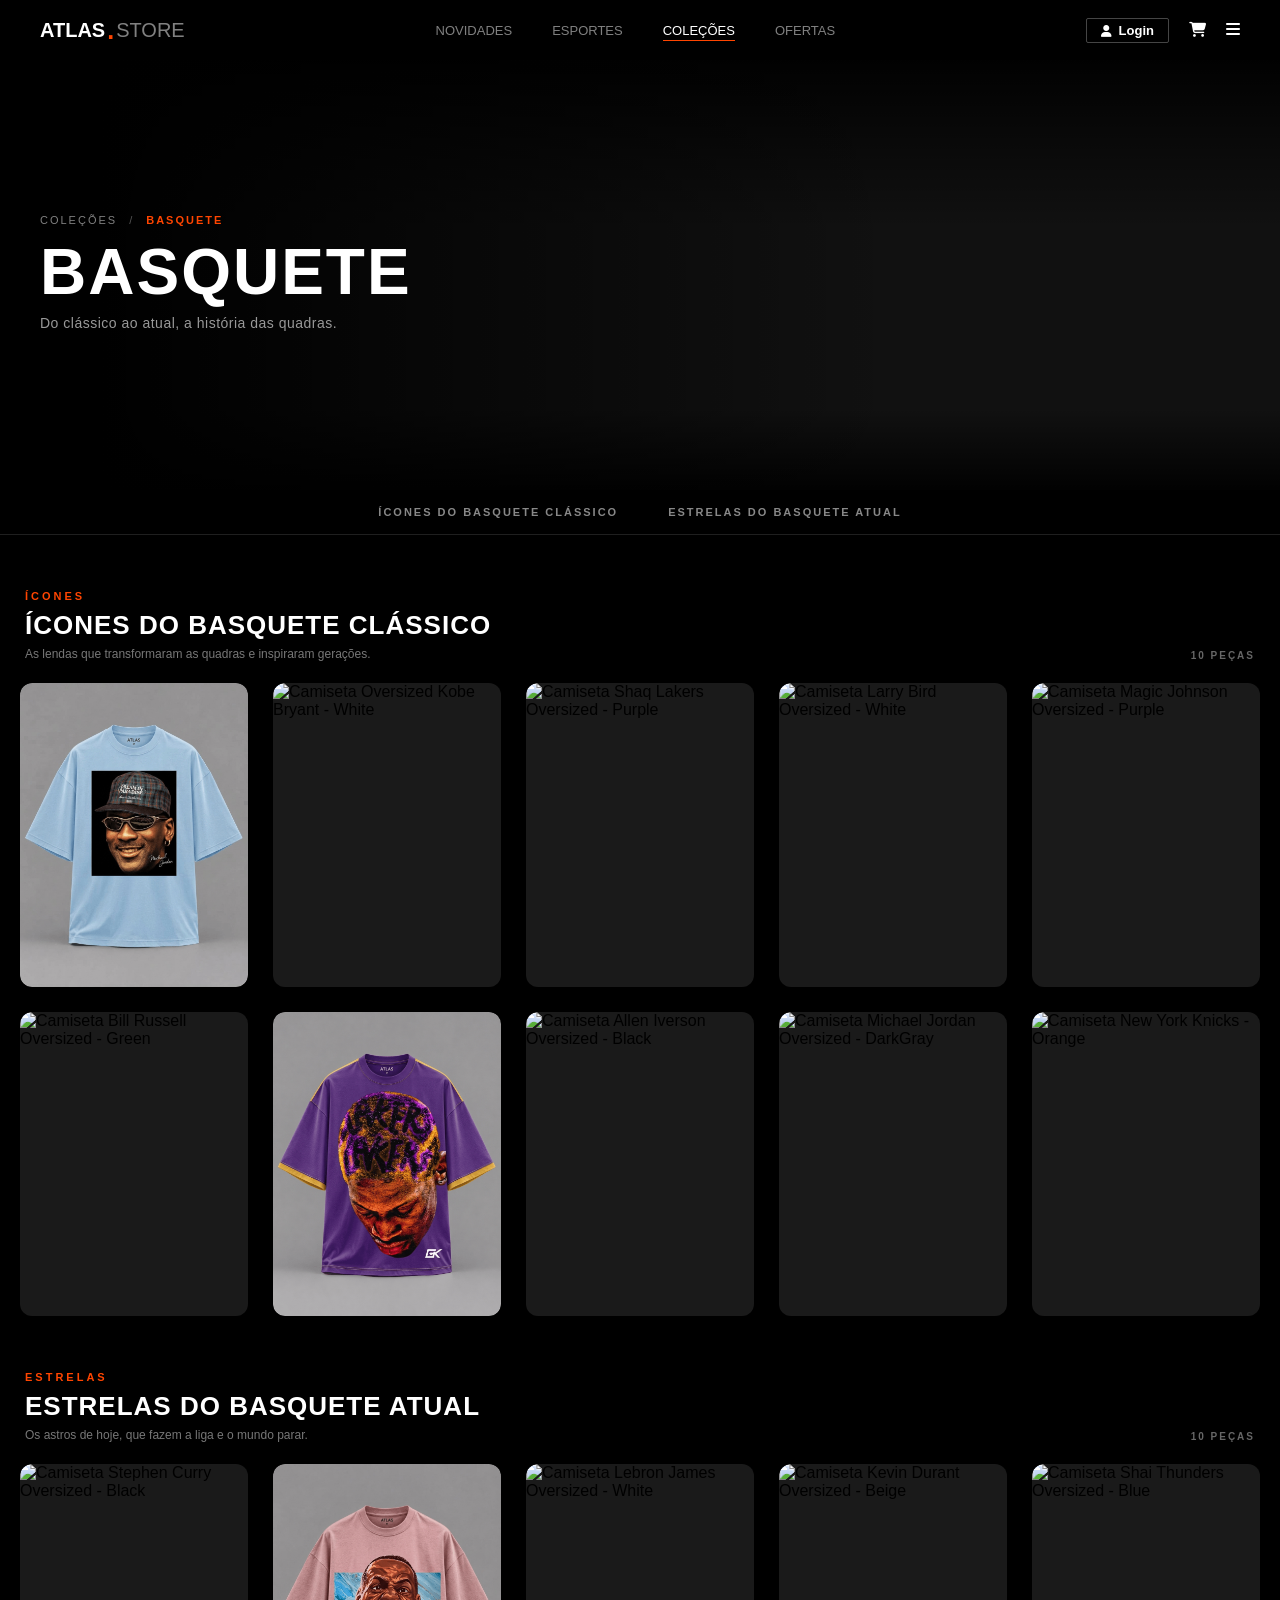
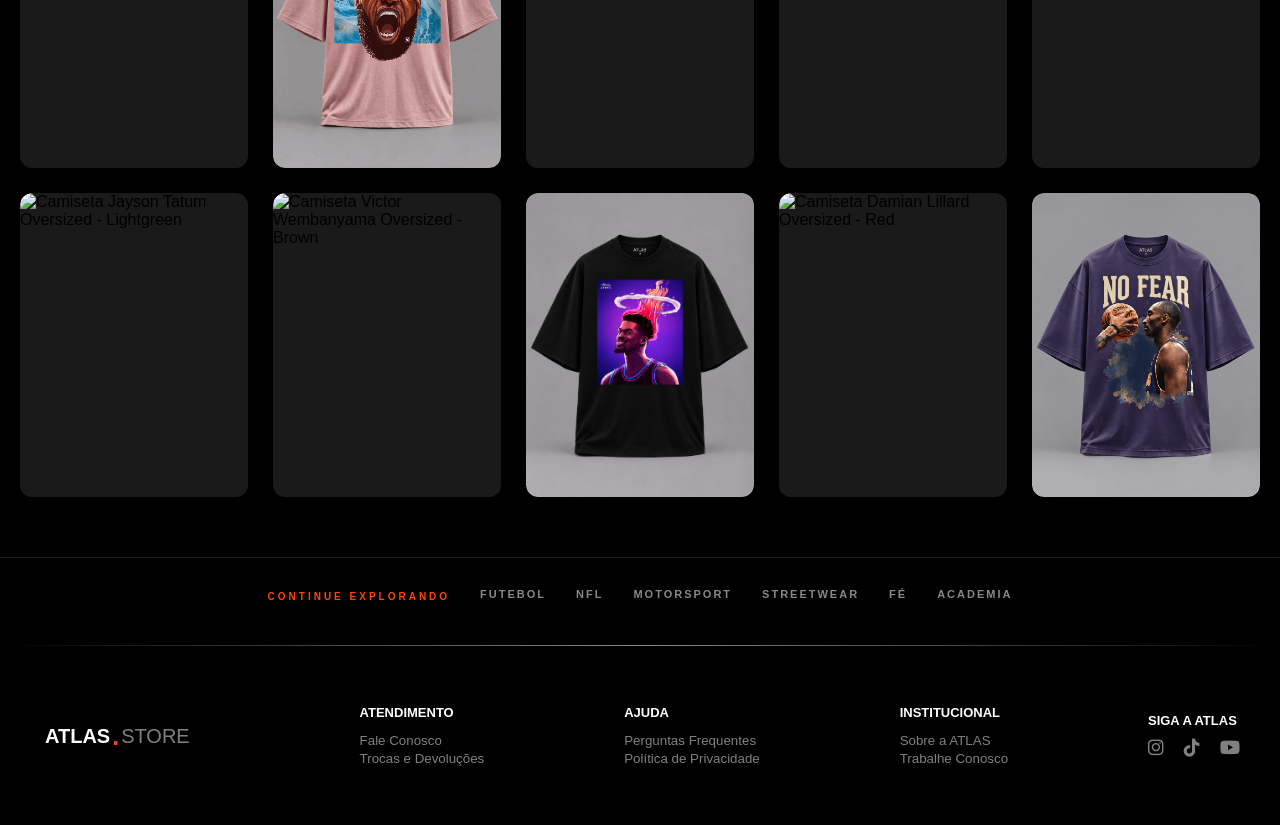
==== commit b7f2c256: "feat: cria subpágina nfl dentro de coleções" ====
--- a/pages/basquete.html
+++ b/pages/basquete.html
@@ -310,16 +310,16 @@
                     </div>
                 </div>
 
-                <div class="produto"> <!--CAMISETA KOBE PRETA-->
-                    <button class="seta seta-esquerda"><i class="fa-solid fa-arrow-left"></i></button>
-                    <img
-                    src="../assets/images/basquete/img-kobe-black-frente-novidades.png"
-                    data-front="../assets/images/basquete/img-kobe-black-frente-novidades.png"
-                    data-back="../assets/images/basquete/img-kobe-black-costas-novidades.png"
-                    alt="Camiseta Kobe Bryant Oversized - Black">
-                    <button class="seta seta-direita"><i class="fa-solid fa-arrow-right"></i></button>
-                    <div class="info-produto">
-                        <h3>Camiseta Kobe Bryant Oversized - Black</h3>
+                <div class="produto"> <!--CAMISETA JORDAN CINZA-->
+                    <button class="seta seta-esquerda"><i class="fa-solid fa-arrow-left"></i></button>
+                    <img
+                    src="../assets/images/basquete/img-jordan-gray-frente-apresentacao.png"
+                    data-front="../assets/images/basquete/img-jordan-gray-frente-apresentacao.png"
+                    data-back="../assets/images/basquete/img-jordan-gray-costas-apresentacao.png"
+                    alt="Camiseta Michael Jordan Oversized - DarkGray">
+                    <button class="seta seta-direita"><i class="fa-solid fa-arrow-right"></i></button>
+                    <div class="info-produto">
+                        <h3>Camiseta Michael Jordan Oversized - DarkGray</h3>
                         <p>R$149,90</p>
                         <p class="secao-label secao-label-tamanho">Selecione o Tamanho</p>
                         <div class="tamanhos">
@@ -424,17 +424,17 @@
                     </div>
                 </div>
 
-                <div class="produto"> <!--CAMISETA GIANNIS-->
-                    <button class="seta seta-esquerda"><i class="fa-solid fa-arrow-left"></i></button>
-                    <img
-                    src="../assets/images/basquete/img-giannis-frente-basquete.png"
-                    data-front="../assets/images/basquete/img-giannis-frente-basquete.png"
-                    data-back="../assets/images/basquete/img-giannis-costas-basquete.png"
-                    alt="Camiseta Giannis Antetokounmpo Oversized - Black">
-                    <button class="seta seta-direita"><i class="fa-solid fa-arrow-right"></i></button>
-                    <div class="info-produto">
-                        <h3>Camiseta Giannis Antetokounmpo Oversized - Black</h3>
-                        <p>R$179,90</p>
+                <div class="produto"> <!--CAMISETA LEBRON ATLAS-->
+                    <button class="seta seta-esquerda"><i class="fa-solid fa-arrow-left"></i></button>
+                    <img
+                    src="../assets/images/basquete/img-lebron-frente-apresentacao.png"
+                    data-front="../assets/images/basquete/img-lebron-frente-apresentacao.png"
+                    data-back="../assets/images/basquete/img-lebron-costas-apresentacao.png"
+                    alt="Camiseta Lebron James Oversized - White">
+                    <button class="seta seta-direita"><i class="fa-solid fa-arrow-right"></i></button>
+                    <div class="info-produto">
+                        <h3>Camiseta Lebron James Oversized - White</h3>
+                        <p>R$229,90</p>
                         <p class="secao-label secao-label-tamanho">Selecione o Tamanho</p>
                         <div class="tamanhos">
                             <button class="tamanho selecionado">P</button> <!--TIRAR SELECIONADO DEPOIS-ATIVAR COM JS-->
